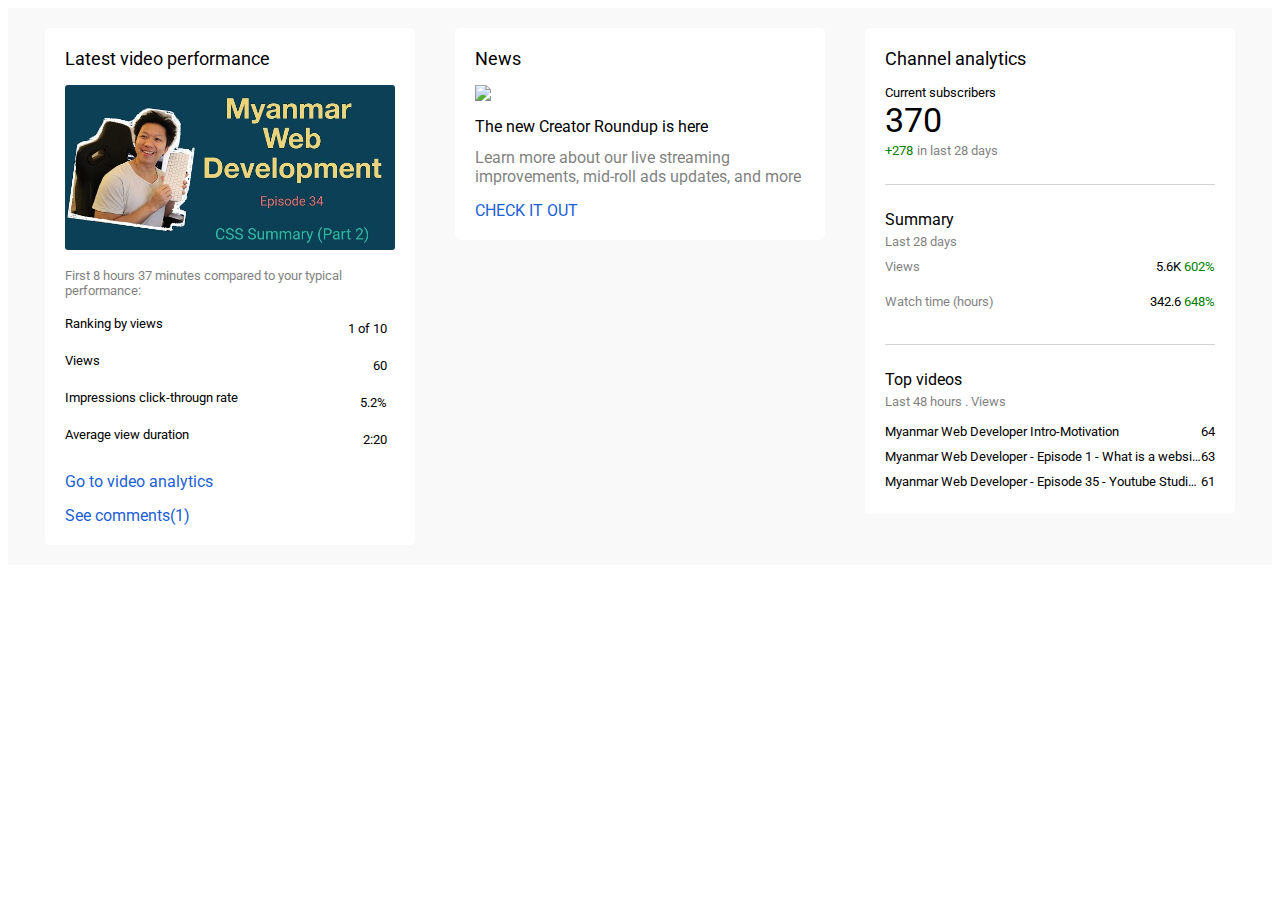
==== yt_studio.html @ 9476cb57 "youtube studio exercise" ====
<!DOCTYPE html> 
<html>
    <head>
        <title>Youtube Studio</title>
        <link rel="stylesheet" href="yt_studio_style.css"/>
        <link rel="preconnect" href="https://fonts.googleapis.com">
        <link rel="preconnect" href="https://fonts.gstatic.com" crossorigin>
        <link href="https://fonts.googleapis.com/css2?family=Roboto:ital,wght@0,100;0,300;0,400;0,500;0,700;0,900;1,100;1,300;1,400;1,500;1,700;1,900&display=swap" rel="stylesheet">
        <script src="https://kit.fontawesome.com/16f8c36757.js" crossorigin="anonymous"></script>

    </head>
    <body>
        <div class="container">
            <div class="column">
                <div class="box">
                    <div class="boxTitle">Latest video performance </div>
                    <div class="thumbnailContainer">
                        <img src="img/sddefault.jpg" class="thumbnail"/>
                    </div>
                    <div class="performance fs op">First 8 hours 37 minutes compared to your typical performance:</div>
                    <div class="statContainer fs">
                        <div class="stat">
                            <div>Ranking by views</div>
                            <div>1 of 10<i class="fas fa-angle-right ffs"></i></div>
                        </div>
                        <div class="stat">
                            <div>Views</div>
                            <div>60<i class="fas fa-arrow-circle-up ffs cg"></i></div>
                        </div>
                        <div class="stat">
                            <div>Impressions click-througn rate</div>
                            <div>5.2%<i class="fas fa-arrow-circle-up ffs cg"></i></div>
                        </div>
                        <div class="stat">
                            <div>Average view duration</div>
                            <div>2:20<i class="fas fa-arrow-circle-up ffs cg"></i></div>
                        </div>
                    </div>
                    <div class="link">Go to video analytics</div>
                    <div class="link comment">See comments(1)</div>
                </div>
            </div>
            <div class="column">
                <div class="box">
                    <div class="secondColumnTitle boxTitle">
                    <div>News</div>
                    <div>
                    <i class="fas fa-angle-left ffs op"></i>
                    <i class="fas fa-angle-right ffs op"></i>
                    </div>
                    </div>
                    <div>
                        <img src="https://i.imgur.com/4svfOcF.png" class="secondColumnImage"/>
                    </div>
                    <div class="creator">The new Creator Roundup is here</div>
                    <div class="learn op">Learn more about our live streaming improvements, mid-roll ads updates, and more</div>
                    <div class="link comment">CHECK IT OUT</div>
                </div>
            </div>
            <div class="column">
                <div class="box">
                    <div class="boxTitle">Channel analytics</div>
                    <div class="fs">Current subscribers</div> 
                    <div class="subscriberCount">370</div>
                    <div>
                        <span class="fs cg">+278</span>
                        <span class="fs op">in last 28 days</span>
                    </div>
                    <div class="divider"> </div>
                    <div class="summary">Summary</div>
                    <div class="fs op">Last 28 days</div>
                    <div class="summaryStat">
                        <div class="fs op">Views</div>
                        <div class="fs">5.6K <span class="cg">602%</span></div>
                    </div>
                    <div class="summaryStat">
                        <div class="fs op">Watch time (hours)</div>
                        <div class="fs">342.6 <span class="cg">648%</span></div>
                    </div>
                    <div class="divider"> </div>
                    <div class="summaryContainer">
                        <div class="summary">Top videos</div>
                        <div class="fs op">Last 48 hours . Views</div>
                    </div>
                    <div class="playlist fs">
                        <div class="overflowEllipsis">Myanmar Web Developer Intro-Motivation</div>
                        <div>64</div>
                    </div>
                    <div class="playlist fs">
                        <div class="overflowEllipsis">Myanmar Web Developer - Episode 1 - What is a website?</div>
                        <div>63</div>
                    </div>
                    <div class="playlist fs">
                        <div class="overflowEllipsis">Myanmar Web Developer - Episode 35 - Youtube Studio (Part 1)</div>
                        <div>61</div>
                    </div>
                </div>
            </div>
        </div> 
    </body>
</html>
---- yt_studio_style.css ----
.container{
    display: flex;
    flex-direction: row;
    justify-content: center;
    background-color: #f9f9f9;
}
.column{
    width: 370px;
    
    
    margin: 20px;
}
.box{
    padding: 20px;
    
    background-color:#FFFFFF;
    border-radius: 5px;
}
body{
    font-family: 'Roboto', sans-serif;
}
.boxTitle{
    font-size: 18px;
    margin-bottom: 16px;
    
}
.thumbnail{
    width: 100%;
    margin-top: -35px;
   
}
.thumbnailContainer{
    height: 165px;
    overflow: hidden;
    border-radius: 3px;
    margin-bottom: 18px;
   
}
.op{
    opacity: 0.5;
}
.performance{
    
    margin-bottom: 10px;
    
}
.stat{
    display: flex;
    justify-content: space-between;
    padding: 8px 0;
}
.statContainer{
    margin-bottom: 16px;
}
.link{
    color: #1c5fd4;
}
.comment{
    margin-top: 15px;
}
/*Second Column*/
.secondColumnTitle{
    display: flex;
    flex-direction: row;
    align-items: center;
    justify-content: space-between;
}
.secondColumnImage{
    width: 100%;
    margin-bottom: 12px;
}
.fs{
    font-size: 13px;
}
.creator{
    margin-bottom: 12px;
}
/*Third Column*/
.subscriberCount{
    font-size: 34px;
}
.cg{
    color: green;
}
.divider{
    height: 1px;
    background-color: lightgray;
    margin: 25px 0;
}
.summaryContainer{
    margin-bottom: 10px;
}
.summary{
    margin-bottom: 5px;
}
.summaryStat{
   display: flex;
   justify-content: space-between;
   padding: 10px 0;
}
.playlist{
    display: flex;
    padding: 5px 0;
    justify-content: space-between;
}
.overflowEllipsis{
    white-space: nowrap;
    overflow: hidden;
    text-overflow: ellipsis;
}
.ffs{
    font-size:18px ;
    margin-left: 8px;
   
}
.fa-angle-left{
    margin-right: 25px;
}
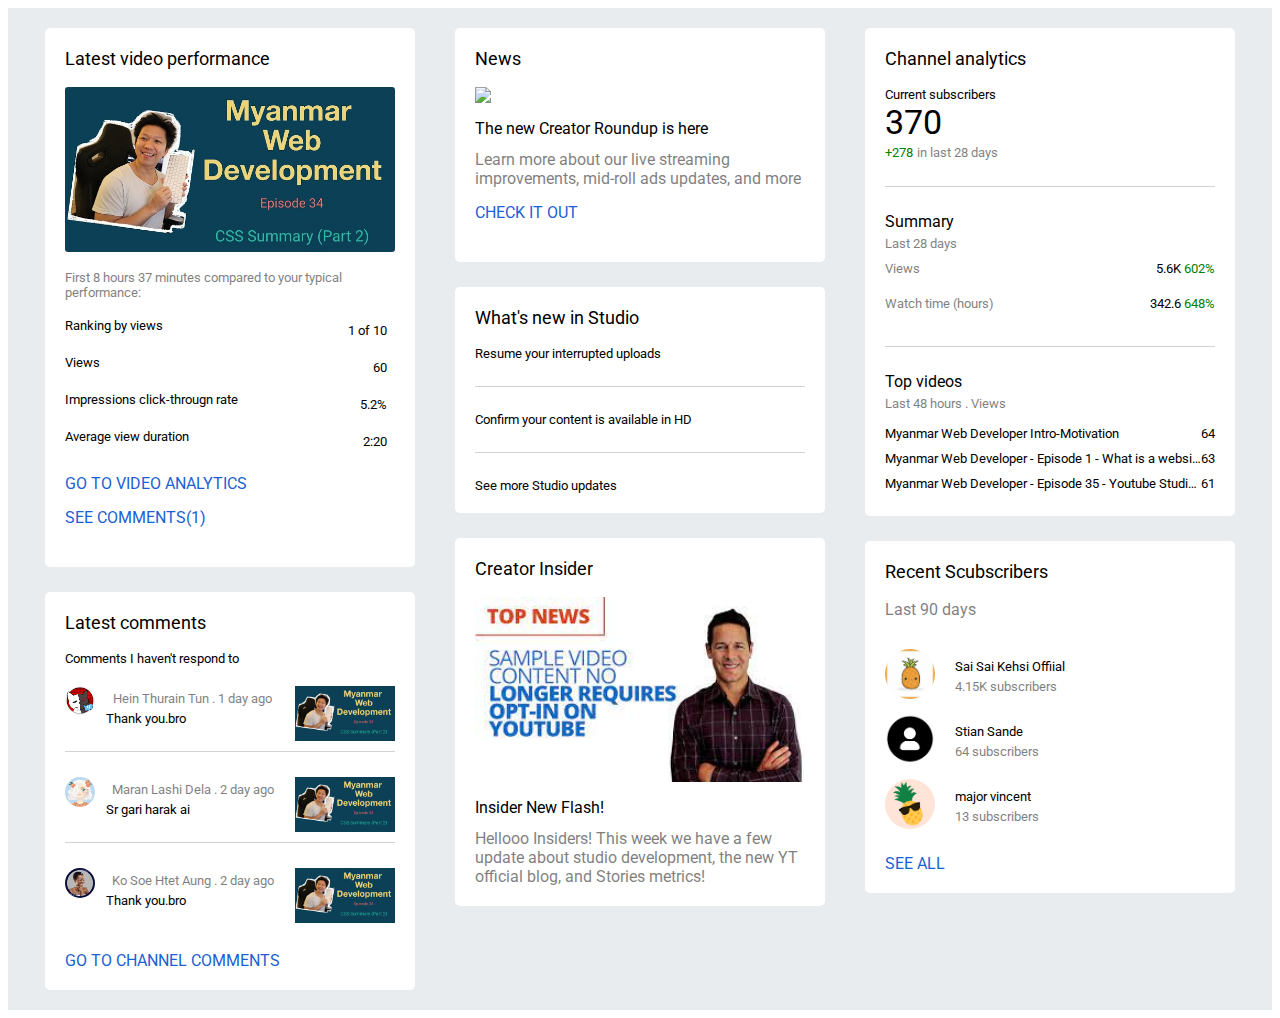
==== commit 461b0f92: "commit ass6" ====
--- a/yt_studio.html
+++ b/yt_studio.html
@@ -7,11 +7,12 @@
         <link rel="preconnect" href="https://fonts.gstatic.com" crossorigin>
         <link href="https://fonts.googleapis.com/css2?family=Roboto:ital,wght@0,100;0,300;0,400;0,500;0,700;0,900;1,100;1,300;1,400;1,500;1,700;1,900&display=swap" rel="stylesheet">
         <script src="https://kit.fontawesome.com/16f8c36757.js" crossorigin="anonymous"></script>
-
     </head>
     <body>
         <div class="container">
+            <!--Start Column1-->
             <div class="column">
+                <!--Start First Box-->
                 <div class="box">
                     <div class="boxTitle">Latest video performance </div>
                     <div class="thumbnailContainer">
@@ -36,11 +37,70 @@
                             <div>2:20<i class="fas fa-arrow-circle-up ffs cg"></i></div>
                         </div>
                     </div>
-                    <div class="link">Go to video analytics</div>
-                    <div class="link comment">See comments(1)</div>
-                </div>
+                    <div class="link">GO TO VIDEO ANALYTICS</div>
+                    <div class="link comment">SEE COMMENTS(1)</div>
+                </div>
+                <!--End First Box-->
+                <!--Start Second Box-->
+                <div class="secondBox">
+                    <div class="boxTitle">Latest comments</div>
+                    <div class="comment fs">Comments I haven't respond to</div>
+
+                    <div class="boxBox">
+                        <div class="cmtProfileContainer">
+                            <img src="img/img1.png" class="cmtProfile"/>
+                        </div>
+                        <div class="name fs op">
+                            Hein Thurain Tun . 1 day ago
+                        </div>
+                        <div class="cmtImageContainer">
+                            <img src="img/sddefault.jpg" class="cmtImage"/>
+                        </div>
+                    </div>
+                        <div class="fs commentLetter">
+                            Thank you.bro
+                        </div>
+                        <div class="divider"> </div>
+                    <div class="boxBox">
+                            <div class="cmtProfileContainer">
+                                <img src="img/img2.jpg" class="cmtProfile"/>
+                            </div>
+                            <div class="name fs op">
+                                Maran Lashi Dela . 2 day ago
+                            </div>
+                            <div class="cmtImageContainer">
+                                <img src="img/sddefault.jpg" class="cmtImage"/>
+                            </div>
+                        </div>
+                            <div class="fs commentLetter">
+                                Sr gari harak ai
+                            </div>
+                            <div class="divider"> </div>
+                        <div class="boxBox">
+                                <div class="cmtProfileContainer">
+                                    <img src="img/img3.jpg" class="cmtProfile"/>
+                                </div>
+                                <div class="name fs op">
+                                    Ko Soe Htet Aung . 2 day ago
+                                </div>
+                                <div class="cmtImageContainer">
+                                    <img src="img/sddefault.jpg" class="cmtImage"/>
+                                </div>
+                            </div>
+                                <div class="fs commentLetter">
+                                    Thank you.bro
+                                </div>
+                                
+                                <div class="link end">
+                                    GO TO CHANNEL COMMENTS
+                                </div>
+                </div>
+                <!--End Second Box-->
             </div>
+            <!--End Column1-->
+            <!--Start Column2-->
             <div class="column">
+                <!--Start Column2 First Box-->
                 <div class="box">
                     <div class="secondColumnTitle boxTitle">
                     <div>News</div>
@@ -56,8 +116,39 @@
                     <div class="learn op">Learn more about our live streaming improvements, mid-roll ads updates, and more</div>
                     <div class="link comment">CHECK IT OUT</div>
                 </div>
+                <!--End Column2 First Box-->
+                <!--Start Column2 Second Box-->
+                <div class="secondBox">
+                    <div class="boxTitle">What's new in Studio</div>
+                    <div class="fs">Resume your interrupted uploads</div>
+                    <div class="divider"> </div>
+                    <div class="fs">Confirm your content is available  in HD</div>
+                    <div class="divider"> </div>
+                    <div class="fs"> See more Studio updates</div>
+                </div>
+                <!--End Column2 Second Box-->
+                <!--Start Column2 Third Box-->
+                <div class="secondBox">
+                    <div class="secondColumnTitle boxTitle">
+                    <div>Creator Insider</div>
+                    <div>
+                    <i class="fas fa-angle-left ffs op"></i>
+                    <i class="fas fa-angle-right ffs op"></i>
+                    </div>
+                    </div>
+                    <div>
+                        <img src="img/youtube.jpg" class="secondColumnImage"/>
+                    </div>
+                    <div class="creator">Insider New Flash!</div>
+                    <div class="learn op">Hellooo Insiders! This week we have a few update about studio development, the new YT official blog, and Stories metrics!</div>
+                   
+                </div>
+                <!--End Column2 Third Box-->
             </div>
+            <!--End Column2-->
+            <!--Start Column3-->
             <div class="column">
+                <!--Start Column3 First Box-->
                 <div class="box">
                     <div class="boxTitle">Channel analytics</div>
                     <div class="fs">Current subscribers</div> 
@@ -71,11 +162,11 @@
                     <div class="fs op">Last 28 days</div>
                     <div class="summaryStat">
                         <div class="fs op">Views</div>
-                        <div class="fs">5.6K <span class="cg">602%</span></div>
+                        <div class="fs">5.6K<i class="fas fa-arrow-up cg"></i> <span class="cg">602%</span></div>
                     </div>
                     <div class="summaryStat">
                         <div class="fs op">Watch time (hours)</div>
-                        <div class="fs">342.6 <span class="cg">648%</span></div>
+                        <div class="fs">342.6<i class="fas fa-arrow-up cg"></i> <span class="cg">648%</span></div>
                     </div>
                     <div class="divider"> </div>
                     <div class="summaryContainer">
@@ -95,7 +186,52 @@
                         <div>61</div>
                     </div>
                 </div>
+                <!--End Column3 First Box-->
+                <!--Start Column3 Second Box-->
+                <div class="secondBox">
+                    <div class="boxTitle">Recent Scubscribers</div>
+                    <div class="op comment">Last 90 days</div>
+                    <div class="boxBoxBox">
+                   <div class="subscriberProfileContainer">
+                        <img src="img/img4.jpg" class="subscriberProfile" />
+                    </div>
+                   <div class="sName fs">
+                       Sai Sai Kehsi Offiial
+                    </div>
+                </div>
+                <div class="op fs sub">
+                    4.15K subscribers
+                </div>
+
+                <div class="boxBoxBox">
+                    <div class="subscriberProfileContainer">
+                         <img src="img/img5.png" class="subscriberProfile" />
+                     </div>
+                    <div class="sName fs">
+                        Stian Sande
+                     </div>
+                 </div>
+                 <div class="op fs sub">
+                     64 subscribers
+                 </div>
+
+                 <div class="boxBoxBox">
+                    <div class="subscriberProfileContainer">
+                         <img src="img/img6.png" class="subscriberProfile" />
+                     </div>
+                    <div class="sName fs">
+                        major vincent
+                     </div>
+                 </div>
+                 <div class="op fs sub">
+                     13 subscribers
+                 </div>
+                 <div class="link" style="margin-top: 30px;">SEE ALL</div>
+                    
+                </div>
+                <!--End Column3 Second Box-->
             </div>
+            <!--End Column3-->
         </div> 
     </body>
 </html>
--- a/yt_studio_style.css
+++ b/yt_studio_style.css
@@ -2,7 +2,7 @@
     display: flex;
     flex-direction: row;
     justify-content: center;
-    background-color: #f9f9f9;
+    background-color:#E9ecef;
 }
 .column{
     width: 370px;
@@ -12,7 +12,6 @@
 }
 .box{
     padding: 20px;
-    
     background-color:#FFFFFF;
     border-radius: 5px;
 }
@@ -21,7 +20,7 @@
 }
 .boxTitle{
     font-size: 18px;
-    margin-bottom: 16px;
+    margin-bottom: 18px;
     
 }
 .thumbnail{
@@ -115,4 +114,77 @@
 }
 .fa-angle-left{
     margin-right: 25px;
+}
+
+
+.secondBox{
+    background-color: #FFFFFF;
+    padding: 20px;
+    border-radius: 5px;
+    margin-top: 25px;
+}
+.comment{
+    margin-bottom: 20px;
+}
+.cmtProfileContainer{
+    height: 50px;
+    width: 30px;
+    overflow: hidden;
+}
+.cmtProfile{
+    width: 100%; 
+    border-radius: 50px;
+   
+}
+.cmtImageContainer{
+    width: 100px;
+    height: 55px;
+    overflow: hidden;
+}
+.cmtImage{
+    width: 100%;
+    margin-top: -10px;
+}
+
+.name{
+    
+    margin-left: -5px;
+    padding: 5px;
+    margin-bottom: 10px;
+}
+
+.boxBox{
+    display: flex;
+    justify-content: space-between;
+    
+}
+.commentLetter{
+    margin-top: -30px;
+    margin-left: 41px;
+}
+.end{
+    margin-top: 43px;
+}
+.subscriberProfileContainer{
+    height: 100px;
+    width: 50px;
+    overflow: hidden;
+}
+.subscriberProfile{
+    width: 100%; 
+    border-radius: 50px;
+    margin-top: 10px;
+
+}
+.sName{
+   margin-left: 20px;
+   margin-top: 20px;
+}
+.boxBoxBox{
+    display: flex;
+    justify-content: flex-start;
+
+}
+.sub{
+    margin: -60px 0 10px 70px;
 }